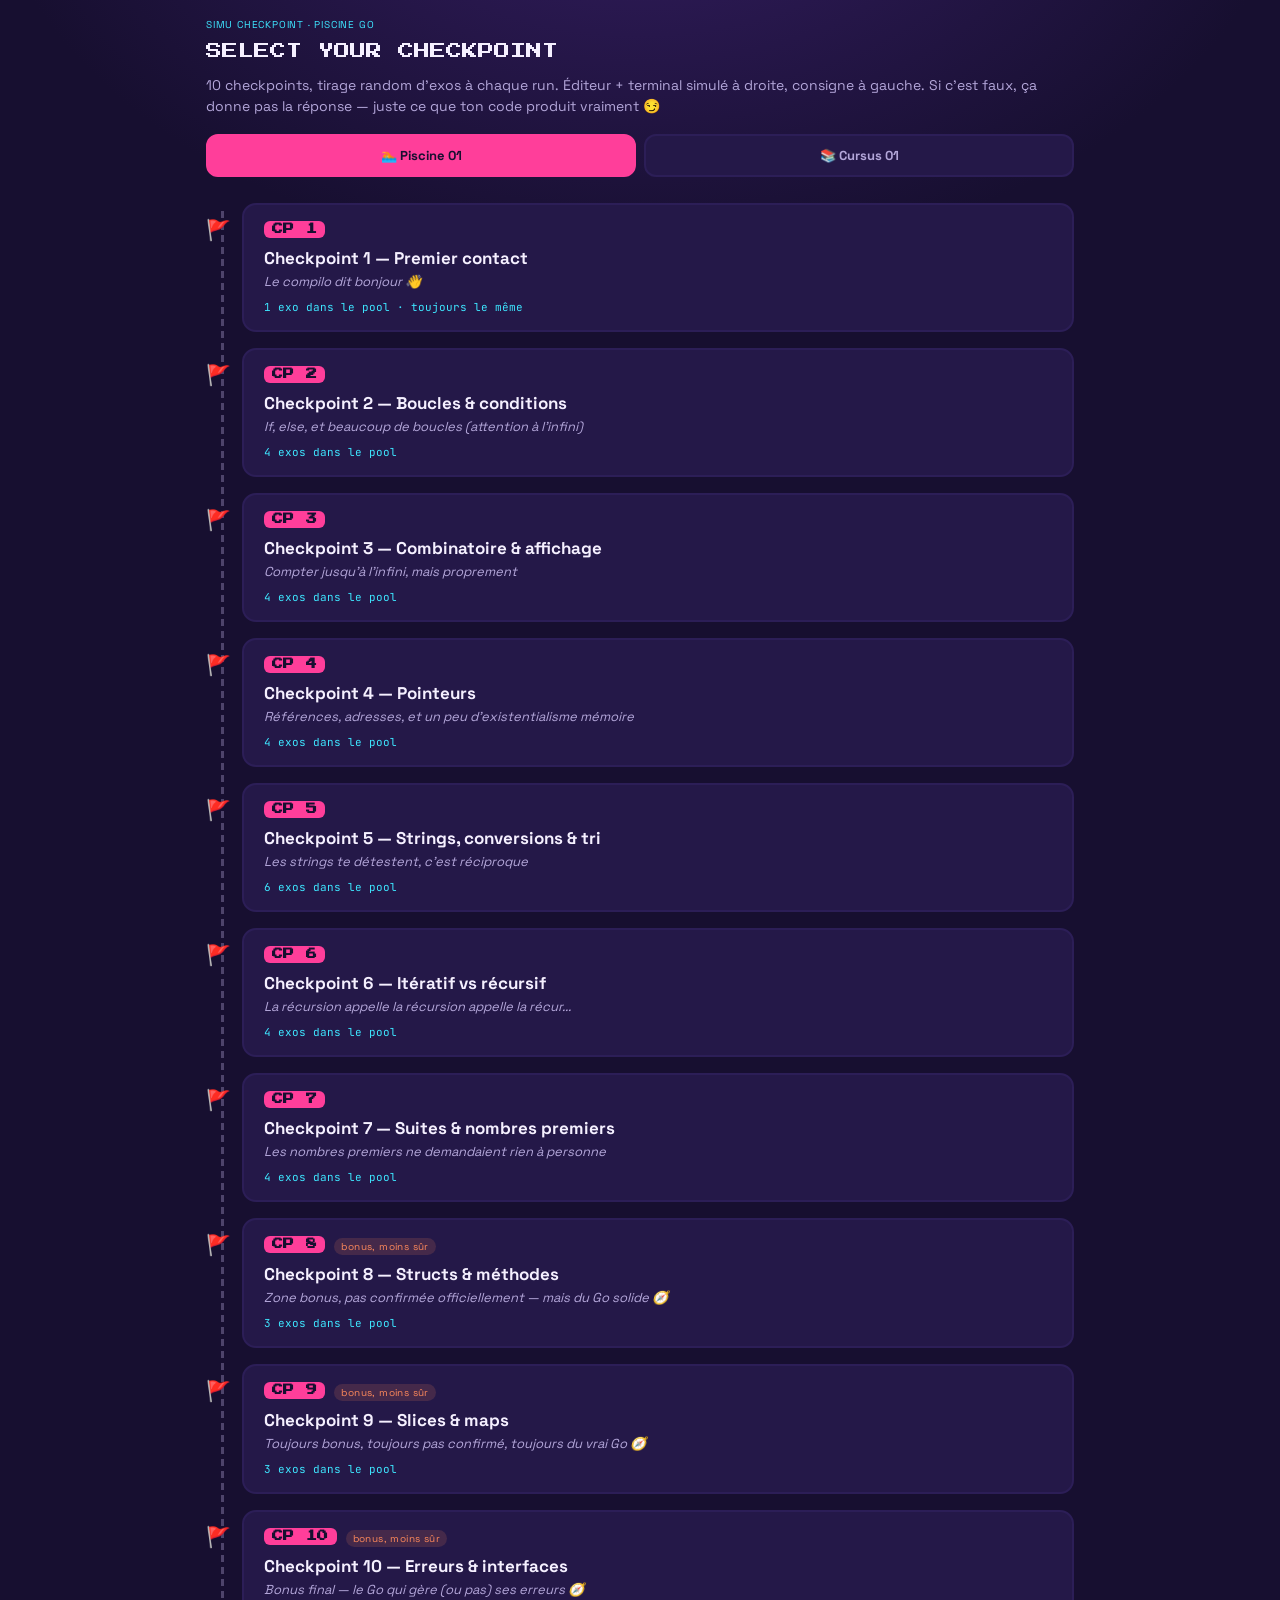
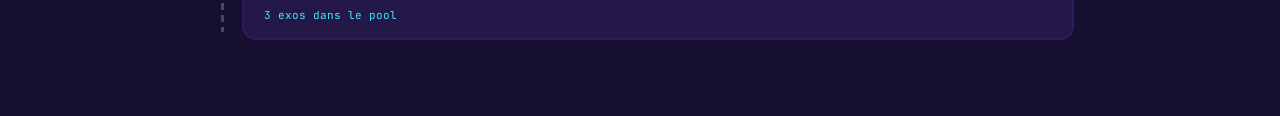
==== index.html @ 696fba56 "regler probleme" ====
<!DOCTYPE html>
<html lang="fr">
<head>
<meta charset="UTF-8">
<meta name="viewport" content="width=device-width, initial-scale=1.0">
<title>Simu Checkpoint</title>
<link rel="preconnect" href="https://fonts.googleapis.com">
<link href="https://fonts.googleapis.com/css2?family=Press+Start+2P&family=Space+Grotesk:wght@400;500;700&family=JetBrains+Mono:wght@400;500;600;700&display=swap" rel="stylesheet">
<link rel="stylesheet" href="style.css">
</head>
<body>
<div class="wrap" id="app"></div>

<script src="data.js"></script>
<script src="script.js"></script>
</body>
</html>
---- style.css ----
/* ============================================================
   styles.css — tout le look : couleurs, polices, mise en page.
   Zéro logique ici, que du visuel.
   ============================================================ */

:root{
  --bg:#170F30; --panel:#241848; --panel2:#2C1E57;
  --pink:#FF3E9A; --cyan:#3EE6FF; --yellow:#FFD23E;
  --ink:#F5F0FF; --dim:#B3A6D9; --err:#FF5C5C; --ok:#3EE6A0;
}
*{box-sizing:border-box;}
html,body{margin:0;padding:0;min-height:100%;}
body{
  background:radial-gradient(1200px 800px at 50% -10%, #351E63 0%, var(--bg) 55%);
  color:var(--ink); font-family:'Space Grotesk',sans-serif; min-height:100vh;
  -webkit-font-smoothing:antialiased;
}
.wrap{max-width:900px;margin:0 auto;padding:18px 16px 60px;min-height:100vh;}
.pixel{font-family:'Press Start 2P',monospace;}
.mono{font-family:'JetBrains Mono',monospace;}
h1,h2,h3{margin:0;}
button{font-family:inherit;cursor:pointer;border:none;}
button:focus-visible, textarea:focus-visible{outline:2px solid var(--cyan);outline-offset:2px;}

.eyebrow{font-size:10px;letter-spacing:.08em;color:var(--cyan);text-transform:uppercase;}
.title{font-size:20px;margin-top:8px;line-height:1.4;}
.sub{font-size:14px;color:var(--dim);margin-top:10px;line-height:1.55;}

/* ---- category switch (piscine / cursus) ---- */
.cat-switch{display:flex;gap:8px;margin-top:16px;}
.cat-btn{flex:1;padding:11px;border-radius:12px;background:var(--panel);border:2px solid var(--panel2);color:var(--dim);font-size:13px;font-weight:700;}
.cat-btn.active{background:var(--pink);color:#170F30;border-color:var(--pink);}
.placeholder-card{background:var(--panel);border:2px dashed var(--panel2);border-radius:16px;padding:22px;margin-top:20px;font-size:14px;line-height:1.6;color:var(--dim);}
.placeholder-card b{color:var(--ink);}

/* ---- level select : path of flags ---- */
.path{position:relative;margin:26px 0 8px;padding-left:36px;}
.path-line{position:absolute;left:15px;top:8px;bottom:8px;width:3px;background-image:linear-gradient(var(--dim) 60%, transparent 40%);background-size:3px 12px;opacity:.35;}
.lvl{position:relative;margin-bottom:16px;}
.flag{position:absolute;left:-36px;top:14px;font-size:20px;}
.lvl-btn{
  width:100%;text-align:left;background:var(--panel);
  border:2px solid var(--panel2);border-radius:14px;
  padding:16px 16px 16px 20px;color:var(--ink);
  transition:transform .12s ease, border-color .12s ease;
}
.lvl-btn:hover{border-color:var(--pink);transform:translateY(-2px);}
.lvl-num{display:inline-block;font-size:11px;background:var(--pink);color:#170F30;padding:3px 8px;border-radius:6px;font-weight:700;letter-spacing:.03em;}
.lvl-name{font-size:17px;margin-top:8px;font-weight:700;}
.lvl-tagline{font-size:13px;color:var(--dim);margin-top:4px;font-style:italic;}
.lvl-meta{font-size:11px;color:var(--cyan);margin-top:10px;}
.badge-bonus{display:inline-block;font-size:10px;background:rgba(255,138,91,.15);color:#FF8A5B;padding:2px 7px;border-radius:20px;margin-left:6px;letter-spacing:.04em;}

/* ---- rules screen ---- */
.card{background:var(--panel);border:2px solid var(--panel2);border-radius:16px;padding:20px;}
.rule-row{display:flex;gap:10px;align-items:flex-start;margin-bottom:12px;font-size:14px;color:var(--ink);}
.timer-choice{display:flex;gap:8px;margin:14px 0 4px;flex-wrap:wrap;}
.chip{padding:8px 14px;border-radius:20px;background:var(--panel2);border:2px solid transparent;color:var(--ink);font-size:13px;font-family:'JetBrains Mono',monospace;}
.chip.active{background:var(--yellow);color:#170F30;font-weight:700;}
.cta{width:100%;padding:16px;border-radius:14px;background:var(--pink);color:#170F30;font-weight:700;font-size:15px;margin-top:18px;}
.cta:active{transform:scale(.98);}
.ghost{background:none;color:var(--dim);font-size:13px;text-decoration:underline;padding:10px;width:100%;text-align:center;margin-top:6px;}

/* ---- exam layout ---- */
.exam-top{display:flex;justify-content:space-between;align-items:center;margin-bottom:14px;flex-wrap:wrap;gap:8px;}
.timer{font-family:'JetBrains Mono',monospace;font-size:19px;font-weight:700;}
.timer.warn{color:var(--err);animation:pulse 1s infinite;}
@keyframes pulse{50%{opacity:.4;}}
.progress-txt{font-family:'JetBrains Mono',monospace;font-size:12px;color:var(--dim);}
.exam-grid{display:grid;grid-template-columns:1fr;gap:14px;}
@media(min-width:880px){ .exam-grid{grid-template-columns:1fr 1.3fr;} }

.consigne{background:var(--panel);border:2px solid var(--panel2);border-radius:14px;padding:16px;}
.consigne summary{cursor:pointer;font-size:13px;color:var(--yellow);letter-spacing:.03em;list-style:none;display:flex;justify-content:space-between;align-items:center;}
.consigne summary::-webkit-details-marker{display:none;}
.ex-name{font-family:'JetBrains Mono',monospace;font-size:12px;color:var(--cyan);}
.ex-prompt{font-size:15px;line-height:1.55;margin-top:10px;color:var(--ink);}

.editor-box{background:#120A28;border:2px solid var(--panel2);border-radius:14px;overflow:hidden;}
.tabs{display:flex;background:var(--panel2);}
.tab{padding:9px 14px;font-family:'JetBrains Mono',monospace;font-size:12px;color:var(--dim);background:transparent;border-right:1px solid #170F30;}
.tab.active{background:#120A28;color:var(--cyan);border-bottom:2px solid var(--cyan);}
textarea.code, pre.code{
  width:100%;min-height:230px;background:#120A28;color:#E4DBFF;border:none;
  font-family:'JetBrains Mono',monospace;font-size:13px;line-height:1.55;
  padding:14px;resize:vertical;white-space:pre;overflow:auto;margin:0;
}
textarea.code{tab-size:2;}
pre.code{color:#8577A8;}

.term-box{background:#0C0720;border:2px solid var(--panel2);border-radius:14px;margin-top:12px;overflow:hidden;}
.term-head{display:flex;justify-content:space-between;align-items:center;background:var(--panel2);padding:8px 12px;}
.term-head .lbl{font-family:'JetBrains Mono',monospace;font-size:11px;color:var(--dim);}
.run-btn{background:var(--ok);color:#0C0720;font-weight:700;font-size:12px;padding:7px 12px;border-radius:8px;}
.run-btn:disabled{opacity:.5;}
.clear-btn{background:none;color:var(--dim);font-size:11px;text-decoration:underline;margin-left:8px;}
.term-funny{padding:10px 14px 0;font-size:13px;font-weight:700;}
.term-funny.ok{color:var(--ok);}
.term-funny.ko{color:var(--err);}
.term-out{min-height:80px;max-height:220px;overflow:auto;padding:10px 14px 14px;font-family:'JetBrains Mono',monospace;font-size:12.5px;line-height:1.6;color:var(--ok);white-space:pre-wrap;}
.term-out.is-err{color:var(--err);}
.term-out.placeholder{color:#544A78;padding-top:14px;}

.nav-row{display:flex;gap:10px;margin-top:14px;}
.nav-btn{flex:1;padding:13px;border-radius:12px;background:var(--panel);color:var(--ink);font-size:13px;border:2px solid var(--panel2);}
.nav-btn:disabled{opacity:.3;}
.dots{display:flex;gap:7px;justify-content:center;margin-top:14px;flex-wrap:wrap;}
.dot{width:8px;height:8px;border-radius:50%;background:var(--panel2);}
.dot.on{background:var(--pink);}
.end-btn{margin-top:16px;background:none;color:var(--dim);font-size:12px;text-decoration:underline;width:100%;text-align:center;padding:8px;}

.end-emoji{font-size:40px;}
.center{text-align:center;}
.note{font-size:11px;color:var(--dim);margin-top:10px;line-height:1.5;}
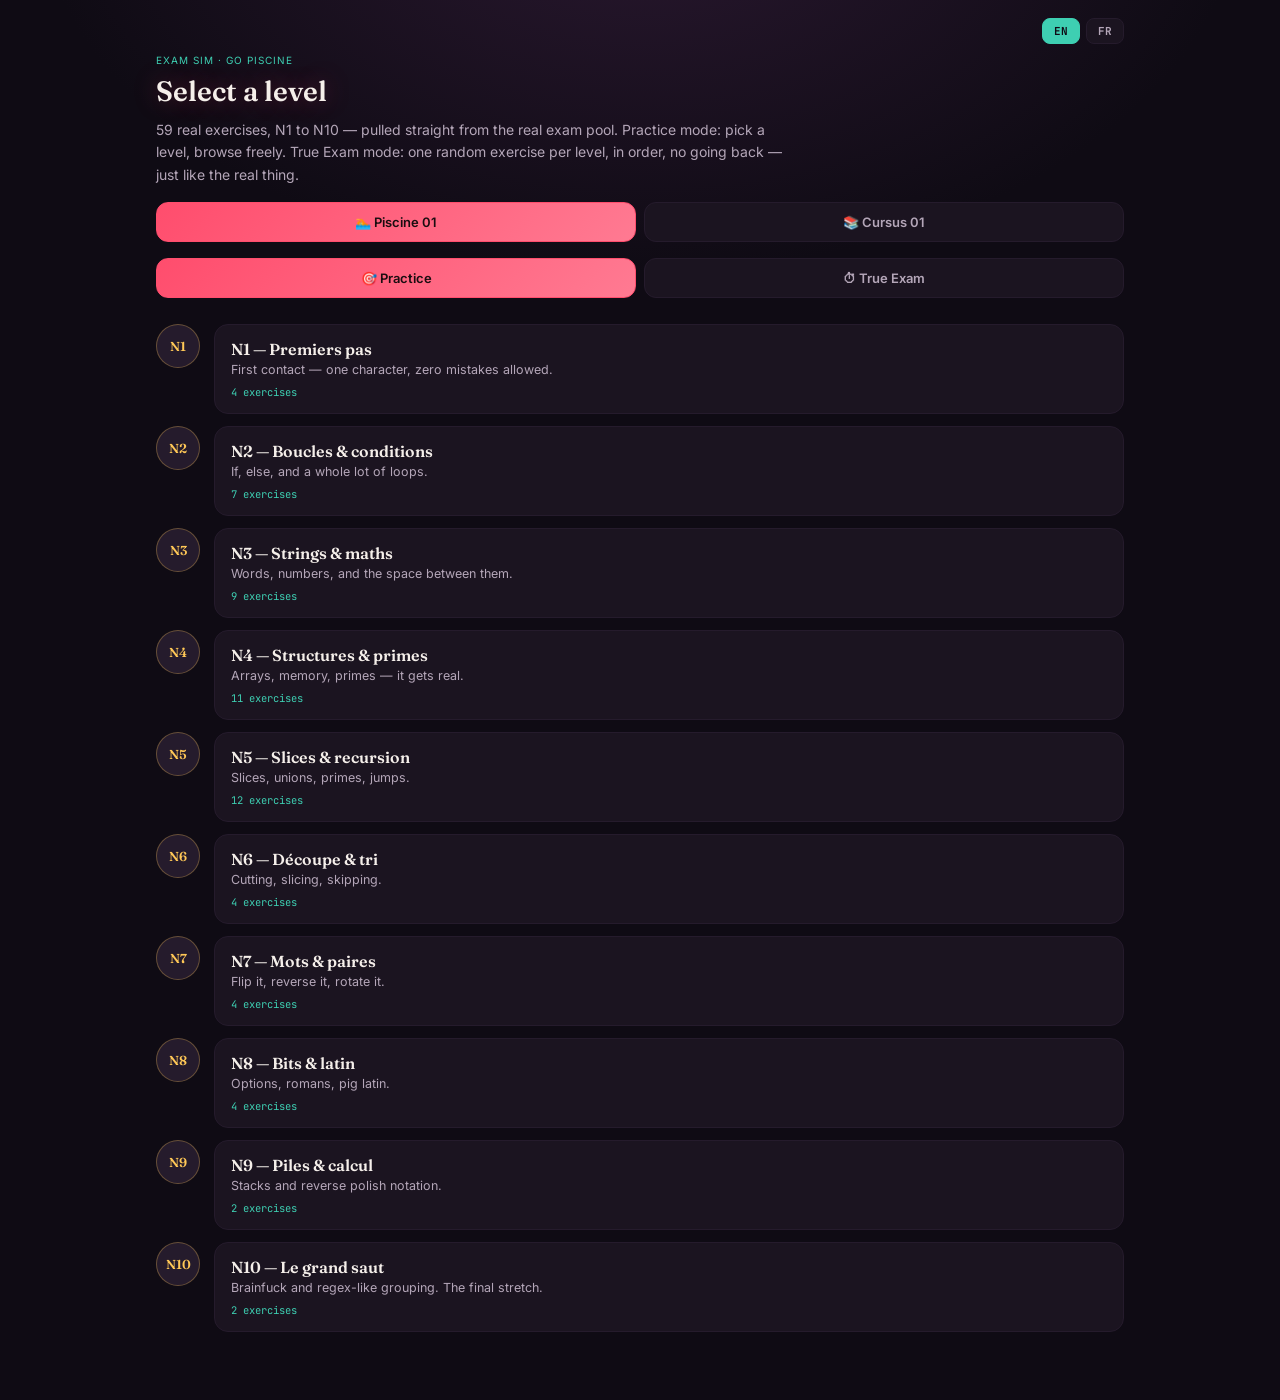
==== commit bef43879: "modif onglet piscine et plus styliser" ====
--- a/index.html
+++ b/index.html
@@ -1,11 +1,13 @@
 <!DOCTYPE html>
+<!-- index.html -- squelette vide expres. Tout est genere par script.js
+     dans #app. Ordre important : data.js avant script.js. -->
 <html lang="fr">
 <head>
 <meta charset="UTF-8">
 <meta name="viewport" content="width=device-width, initial-scale=1.0">
 <title>Simu Checkpoint</title>
 <link rel="preconnect" href="https://fonts.googleapis.com">
-<link href="https://fonts.googleapis.com/css2?family=Press+Start+2P&family=Space+Grotesk:wght@400;500;700&family=JetBrains+Mono:wght@400;500;600;700&display=swap" rel="stylesheet">
+<link href="https://fonts.googleapis.com/css2?family=Fraunces:wght@500;600;700&family=Inter:wght@400;500;600;700&family=JetBrains+Mono:wght@400;500;600;700&display=swap" rel="stylesheet">
 <link rel="stylesheet" href="style.css">
 </head>
 <body>
--- a/style.css
+++ b/style.css
@@ -1,114 +1,669 @@
-/* ============================================================
-   styles.css — tout le look : couleurs, polices, mise en page.
-   Zéro logique ici, que du visuel.
-   ============================================================ */
-
-:root{
-  --bg:#170F30; --panel:#241848; --panel2:#2C1E57;
-  --pink:#FF3E9A; --cyan:#3EE6FF; --yellow:#FFD23E;
-  --ink:#F5F0FF; --dim:#B3A6D9; --err:#FF5C5C; --ok:#3EE6A0;
-}
-*{box-sizing:border-box;}
-html,body{margin:0;padding:0;min-height:100%;}
-body{
-  background:radial-gradient(1200px 800px at 50% -10%, #351E63 0%, var(--bg) 55%);
-  color:var(--ink); font-family:'Space Grotesk',sans-serif; min-height:100vh;
-  -webkit-font-smoothing:antialiased;
-}
-.wrap{max-width:900px;margin:0 auto;padding:18px 16px 60px;min-height:100vh;}
-.pixel{font-family:'Press Start 2P',monospace;}
-.mono{font-family:'JetBrains Mono',monospace;}
-h1,h2,h3{margin:0;}
-button{font-family:inherit;cursor:pointer;border:none;}
-button:focus-visible, textarea:focus-visible{outline:2px solid var(--cyan);outline-offset:2px;}
-
-.eyebrow{font-size:10px;letter-spacing:.08em;color:var(--cyan);text-transform:uppercase;}
-.title{font-size:20px;margin-top:8px;line-height:1.4;}
-.sub{font-size:14px;color:var(--dim);margin-top:10px;line-height:1.55;}
-
-/* ---- category switch (piscine / cursus) ---- */
-.cat-switch{display:flex;gap:8px;margin-top:16px;}
-.cat-btn{flex:1;padding:11px;border-radius:12px;background:var(--panel);border:2px solid var(--panel2);color:var(--dim);font-size:13px;font-weight:700;}
-.cat-btn.active{background:var(--pink);color:#170F30;border-color:var(--pink);}
-.placeholder-card{background:var(--panel);border:2px dashed var(--panel2);border-radius:16px;padding:22px;margin-top:20px;font-size:14px;line-height:1.6;color:var(--dim);}
-.placeholder-card b{color:var(--ink);}
-
-/* ---- level select : path of flags ---- */
-.path{position:relative;margin:26px 0 8px;padding-left:36px;}
-.path-line{position:absolute;left:15px;top:8px;bottom:8px;width:3px;background-image:linear-gradient(var(--dim) 60%, transparent 40%);background-size:3px 12px;opacity:.35;}
-.lvl{position:relative;margin-bottom:16px;}
-.flag{position:absolute;left:-36px;top:14px;font-size:20px;}
-.lvl-btn{
-  width:100%;text-align:left;background:var(--panel);
-  border:2px solid var(--panel2);border-radius:14px;
-  padding:16px 16px 16px 20px;color:var(--ink);
-  transition:transform .12s ease, border-color .12s ease;
-}
-.lvl-btn:hover{border-color:var(--pink);transform:translateY(-2px);}
-.lvl-num{display:inline-block;font-size:11px;background:var(--pink);color:#170F30;padding:3px 8px;border-radius:6px;font-weight:700;letter-spacing:.03em;}
-.lvl-name{font-size:17px;margin-top:8px;font-weight:700;}
-.lvl-tagline{font-size:13px;color:var(--dim);margin-top:4px;font-style:italic;}
-.lvl-meta{font-size:11px;color:var(--cyan);margin-top:10px;}
-.badge-bonus{display:inline-block;font-size:10px;background:rgba(255,138,91,.15);color:#FF8A5B;padding:2px 7px;border-radius:20px;margin-left:6px;letter-spacing:.04em;}
-
-/* ---- rules screen ---- */
-.card{background:var(--panel);border:2px solid var(--panel2);border-radius:16px;padding:20px;}
-.rule-row{display:flex;gap:10px;align-items:flex-start;margin-bottom:12px;font-size:14px;color:var(--ink);}
-.timer-choice{display:flex;gap:8px;margin:14px 0 4px;flex-wrap:wrap;}
-.chip{padding:8px 14px;border-radius:20px;background:var(--panel2);border:2px solid transparent;color:var(--ink);font-size:13px;font-family:'JetBrains Mono',monospace;}
-.chip.active{background:var(--yellow);color:#170F30;font-weight:700;}
-.cta{width:100%;padding:16px;border-radius:14px;background:var(--pink);color:#170F30;font-weight:700;font-size:15px;margin-top:18px;}
-.cta:active{transform:scale(.98);}
-.ghost{background:none;color:var(--dim);font-size:13px;text-decoration:underline;padding:10px;width:100%;text-align:center;margin-top:6px;}
-
-/* ---- exam layout ---- */
-.exam-top{display:flex;justify-content:space-between;align-items:center;margin-bottom:14px;flex-wrap:wrap;gap:8px;}
-.timer{font-family:'JetBrains Mono',monospace;font-size:19px;font-weight:700;}
-.timer.warn{color:var(--err);animation:pulse 1s infinite;}
-@keyframes pulse{50%{opacity:.4;}}
-.progress-txt{font-family:'JetBrains Mono',monospace;font-size:12px;color:var(--dim);}
-.exam-grid{display:grid;grid-template-columns:1fr;gap:14px;}
-@media(min-width:880px){ .exam-grid{grid-template-columns:1fr 1.3fr;} }
-
-.consigne{background:var(--panel);border:2px solid var(--panel2);border-radius:14px;padding:16px;}
-.consigne summary{cursor:pointer;font-size:13px;color:var(--yellow);letter-spacing:.03em;list-style:none;display:flex;justify-content:space-between;align-items:center;}
-.consigne summary::-webkit-details-marker{display:none;}
-.ex-name{font-family:'JetBrains Mono',monospace;font-size:12px;color:var(--cyan);}
-.ex-prompt{font-size:15px;line-height:1.55;margin-top:10px;color:var(--ink);}
-
-.editor-box{background:#120A28;border:2px solid var(--panel2);border-radius:14px;overflow:hidden;}
-.tabs{display:flex;background:var(--panel2);}
-.tab{padding:9px 14px;font-family:'JetBrains Mono',monospace;font-size:12px;color:var(--dim);background:transparent;border-right:1px solid #170F30;}
-.tab.active{background:#120A28;color:var(--cyan);border-bottom:2px solid var(--cyan);}
-textarea.code, pre.code{
-  width:100%;min-height:230px;background:#120A28;color:#E4DBFF;border:none;
-  font-family:'JetBrains Mono',monospace;font-size:13px;line-height:1.55;
-  padding:14px;resize:vertical;white-space:pre;overflow:auto;margin:0;
-}
-textarea.code{tab-size:2;}
-pre.code{color:#8577A8;}
-
-.term-box{background:#0C0720;border:2px solid var(--panel2);border-radius:14px;margin-top:12px;overflow:hidden;}
-.term-head{display:flex;justify-content:space-between;align-items:center;background:var(--panel2);padding:8px 12px;}
-.term-head .lbl{font-family:'JetBrains Mono',monospace;font-size:11px;color:var(--dim);}
-.run-btn{background:var(--ok);color:#0C0720;font-weight:700;font-size:12px;padding:7px 12px;border-radius:8px;}
-.run-btn:disabled{opacity:.5;}
-.clear-btn{background:none;color:var(--dim);font-size:11px;text-decoration:underline;margin-left:8px;}
-.term-funny{padding:10px 14px 0;font-size:13px;font-weight:700;}
-.term-funny.ok{color:var(--ok);}
-.term-funny.ko{color:var(--err);}
-.term-out{min-height:80px;max-height:220px;overflow:auto;padding:10px 14px 14px;font-family:'JetBrains Mono',monospace;font-size:12.5px;line-height:1.6;color:var(--ok);white-space:pre-wrap;}
-.term-out.is-err{color:var(--err);}
-.term-out.placeholder{color:#544A78;padding-top:14px;}
-
-.nav-row{display:flex;gap:10px;margin-top:14px;}
-.nav-btn{flex:1;padding:13px;border-radius:12px;background:var(--panel);color:var(--ink);font-size:13px;border:2px solid var(--panel2);}
-.nav-btn:disabled{opacity:.3;}
-.dots{display:flex;gap:7px;justify-content:center;margin-top:14px;flex-wrap:wrap;}
-.dot{width:8px;height:8px;border-radius:50%;background:var(--panel2);}
-.dot.on{background:var(--pink);}
-.end-btn{margin-top:16px;background:none;color:var(--dim);font-size:12px;text-decoration:underline;width:100%;text-align:center;padding:8px;}
-
-.end-emoji{font-size:40px;}
-.center{text-align:center;}
-.note{font-size:11px;color:var(--dim);margin-top:10px;line-height:1.5;}+/* styles.css -- que du style, zero logique/contenu */
+
+:root {
+  --bg: #0F0B14;
+  --panel: #1B1420;
+  --panel2: #251B2C;
+  --coral: #FF4D6D;   /* couleur principale, boutons importants */
+  --gold: #FFC857;    /* accent, timer choisi, mots-cles */
+  --teal: #3ECFB2;    /* succes / bouton Run */
+  --ink: #F5EFEA;      /* texte principal */
+  --dim: #B4A6B8;      /* texte secondaire */
+  --err: #FF6B6B;      /* erreur */
+  --ok: #3ECFB2;
+}
+
+* {
+  box-sizing: border-box;
+}
+
+html, body {
+  margin: 0;
+  padding: 0;
+  min-height: 100%;
+}
+
+body {
+  background: radial-gradient(1100px 700px at 50% -8%, #2A1830 0%, var(--bg) 55%); /* petit degrade en haut, pas plat */
+  color: var(--ink);
+  font-family: 'Inter', sans-serif;
+  min-height: 100vh;
+  -webkit-font-smoothing: antialiased;
+}
+
+.wrap {
+  max-width: 1000px;
+  margin: 0 auto;
+  padding: 18px 16px 60px;
+  min-height: 100vh;
+}
+
+.serif { font-family: 'Fraunces', serif; } /* la police a caractere, pour les titres */
+.mono { font-family: 'JetBrains Mono', monospace; }
+h1, h2, h3 { margin: 0; }
+
+button {
+  font-family: inherit;
+  cursor: pointer;
+  border: none;
+}
+
+button:focus-visible, textarea:focus-visible {
+  outline: 2px solid var(--teal); /* contour visible au clavier */
+  outline-offset: 2px;
+}
+
+/* -------- lang switch EN/FR, en haut a droite -------- */
+.lang-switch {
+  display: flex;
+  justify-content: flex-end;
+  gap: 6px;
+  margin-bottom: 10px;
+}
+
+.lang-btn {
+  padding: 5px 11px;
+  border-radius: 8px;
+  background: var(--panel);
+  border: 1px solid var(--panel2);
+  color: var(--dim);
+  font-size: 11px;
+  font-weight: 700;
+  font-family: 'JetBrains Mono', monospace;
+}
+
+.lang-btn.active {
+  background: var(--teal);
+  color: #0F0B14;
+  border-color: var(--teal);
+}
+
+/* -------- titres generiques -------- */
+.eyebrow {
+  font-size: 10px;
+  letter-spacing: .1em;
+  color: var(--teal);
+  text-transform: uppercase;
+}
+
+.title {
+  font-family: 'Fraunces', serif;
+  font-size: 28px;
+  margin-top: 8px;
+  line-height: 1.25;
+  font-weight: 600;
+}
+
+.title.glow {
+  text-shadow: 0 0 24px rgba(255, 77, 109, .35); /* petite lueur corail derriere le titre */
+}
+
+.sub {
+  font-size: 14px;
+  color: var(--dim);
+  margin-top: 10px;
+  line-height: 1.6;
+  max-width: 640px;
+}
+
+/* -------- select : onglets Piscine/Cursus + Practice/True Exam -------- */
+.cat-switch, .mode-switch {
+  display: flex;
+  gap: 8px;
+  margin-top: 16px;
+}
+
+.cat-btn, .mode-btn {
+  flex: 1;
+  padding: 11px;
+  border-radius: 12px;
+  background: var(--panel);
+  border: 1.5px solid var(--panel2);
+  color: var(--dim);
+  font-size: 13px;
+  font-weight: 600;
+}
+
+.cat-btn.active, .mode-btn.active {
+  background: linear-gradient(135deg, var(--coral), #ff7a92);
+  color: #1a0d10;
+  border-color: var(--coral);
+}
+
+.note-banner {
+  margin-top: 12px;
+  font-size: 12.5px;
+  color: var(--dim);
+  background: var(--panel);
+  border-left: 3px solid var(--gold); /* juste sur l'onglet Cursus */
+  padding: 10px 14px;
+  border-radius: 8px;
+  line-height: 1.5;
+}
+
+/* -------- select : liste des 10 niveaux -------- */
+.path {
+  margin: 26px 0 8px;
+  display: flex;
+  flex-direction: column;
+  gap: 12px;
+}
+
+.lvl {
+  display: flex;
+  align-items: stretch;
+  gap: 14px;
+}
+
+.lvl-dot {
+  flex-shrink: 0;
+  width: 44px;
+  height: 44px;
+  border-radius: 50%;
+  background: var(--panel2);
+  display: flex;
+  align-items: center;
+  justify-content: center;
+  font-family: 'Fraunces', serif;
+  font-weight: 600;
+  font-size: 13px;
+  color: var(--gold);
+  border: 1.5px solid rgba(255, 200, 87, .3);
+}
+
+.lvl-btn {
+  flex: 1;
+  text-align: left;
+  background: var(--panel);
+  border: 1.5px solid var(--panel2);
+  border-radius: 14px;
+  padding: 14px 16px;
+  color: var(--ink);
+  transition: transform .12s ease, border-color .12s ease; /* petit mouvement au survol */
+}
+
+.lvl-btn:hover {
+  border-color: var(--coral);
+  transform: translateX(2px);
+}
+
+.lvl-name {
+  font-size: 16px;
+  font-weight: 600;
+  font-family: 'Fraunces', serif;
+}
+
+.lvl-tagline {
+  font-size: 12.5px;
+  color: var(--dim);
+  margin-top: 3px;
+}
+
+.lvl-meta {
+  font-size: 10.5px;
+  color: var(--teal);
+  margin-top: 8px;
+}
+
+/* -------- rules : carte generique reutilisee -------- */
+.card {
+  background: var(--panel);
+  border: 1.5px solid var(--panel2);
+  border-radius: 16px;
+  padding: 20px;
+}
+
+.rule-row {
+  display: flex;
+  gap: 10px;
+  align-items: flex-start;
+  margin-bottom: 12px;
+  font-size: 14px;
+  color: var(--ink);
+}
+
+.timer-choice {
+  display: flex;
+  gap: 8px;
+  margin: 14px 0 4px;
+  flex-wrap: wrap;
+}
+
+.chip {
+  padding: 8px 14px;
+  border-radius: 20px;
+  background: var(--panel2);
+  border: 1.5px solid transparent;
+  color: var(--ink);
+  font-size: 13px;
+  font-family: 'JetBrains Mono', monospace;
+}
+
+.chip.active {
+  background: var(--gold);
+  color: #1a0d10;
+  font-weight: 700;
+}
+
+.cta {
+  width: 100%;
+  padding: 15px;
+  border-radius: 14px;
+  background: linear-gradient(135deg, var(--coral), #ff7a92);
+  color: #1a0d10;
+  font-weight: 700;
+  font-size: 15px;
+  margin-top: 18px;
+}
+
+.cta:active {
+  transform: scale(.98); /* petit clic visuel */
+}
+
+.ghost {
+  background: none;
+  color: var(--dim);
+  font-size: 13px;
+  text-decoration: underline;
+  padding: 10px;
+  width: 100%;
+  text-align: center;
+  margin-top: 6px;
+}
+
+/* -------- exam : chrono + barre du haut -------- */
+.exam-top {
+  display: flex;
+  justify-content: space-between;
+  align-items: center;
+  margin-bottom: 10px;
+  flex-wrap: wrap;
+  gap: 8px;
+}
+
+.timer {
+  font-family: 'JetBrains Mono', monospace;
+  font-size: 19px;
+  font-weight: 700;
+}
+
+.timer.warn {
+  color: var(--err);
+  animation: pulse 1s infinite; /* clignote sous les 5 min */
+}
+
+@keyframes pulse {
+  50% { opacity: .4; }
+}
+
+.progress-txt {
+  font-family: 'JetBrains Mono', monospace;
+  font-size: 12px;
+  color: var(--dim);
+}
+
+.te-topbar {
+  display: flex;
+  justify-content: space-between;
+  align-items: center;
+  background: var(--panel);
+  border: 1.5px solid var(--panel2);
+  border-radius: 14px;
+  padding: 14px 16px;
+  margin-bottom: 14px;
+}
+
+.te-title {
+  font-family: 'Fraunces', serif;
+  font-weight: 600;
+  font-size: 16px;
+}
+
+.te-status {
+  font-size: 12px;
+  color: var(--dim);
+  margin-top: 2px;
+}
+
+.te-actions {
+  display: flex;
+  gap: 8px;
+}
+
+.btn-small {
+  padding: 8px 14px;
+  border-radius: 10px;
+  background: var(--panel2);
+  color: var(--ink);
+  font-size: 12px;
+  font-weight: 600;
+}
+
+/* -------- exam : grille consigne / editeur -------- */
+.exam-grid {
+  display: grid;
+  grid-template-columns: 1fr;
+  gap: 14px;
+  min-width: 0;
+}
+
+.exam-grid > * {
+  min-width: 0; /* sans ca, le code trop large fait deborder toute la page */
+}
+
+@media (min-width: 900px) {
+  .exam-grid { grid-template-columns: 1fr 1.25fr; }
+}
+
+.consigne {
+  background: var(--panel);
+  border: 1.5px solid var(--panel2);
+  border-radius: 14px;
+  padding: 18px;
+  max-height: 520px;
+  overflow: auto;
+}
+
+.ex-title {
+  font-family: 'JetBrains Mono', monospace;
+  font-size: 12px;
+  color: var(--teal);
+  letter-spacing: .03em;
+  margin-bottom: 6px;
+}
+
+.ex-html {
+  font-size: 14.5px;
+  line-height: 1.6;
+  color: var(--ink);
+}
+
+/* rendu du markdown des 59 enonces */
+.ex-html h2 {
+  font-family: 'Fraunces', serif;
+  font-size: 19px;
+  margin: 0 0 10px;
+  color: var(--ink);
+}
+
+.ex-html h3 {
+  font-size: 14px;
+  color: var(--gold);
+  margin: 16px 0 6px;
+  text-transform: uppercase;
+  letter-spacing: .04em;
+}
+
+.ex-html p { margin: 8px 0; }
+.ex-html ul { margin: 8px 0; padding-left: 20px; }
+.ex-html li { margin: 4px 0; }
+
+.ex-html code {
+  background: var(--panel2);
+  padding: 1px 5px;
+  border-radius: 4px;
+  font-family: 'JetBrains Mono', monospace;
+  font-size: 13px;
+  color: var(--gold);
+}
+
+.ex-html pre {
+  background: #0C0812;
+  border-radius: 10px;
+  padding: 12px;
+  overflow: auto;
+  margin: 10px 0;
+}
+
+.ex-html pre code {
+  background: none;
+  padding: 0;
+  color: #E4DBE8;
+  font-size: 12.5px;
+  line-height: 1.6;
+}
+
+.ex-html blockquote {
+  border-left: 3px solid var(--coral);
+  margin: 10px 0;
+  padding: 2px 14px;
+  color: var(--dim);
+  font-style: italic;
+}
+
+/* -------- exam : editeur de code -------- */
+.editor-side {
+  display: flex;
+  flex-direction: column;
+}
+
+.editor-box {
+  background: #0C0812;
+  border: 1.5px solid var(--panel2);
+  border-radius: 14px;
+  overflow: hidden;
+  min-width: 0;
+}
+
+.tabs {
+  display: flex;
+  background: var(--panel2);
+}
+
+.tab {
+  padding: 9px 14px;
+  font-family: 'JetBrains Mono', monospace;
+  font-size: 12px;
+  color: var(--dim);
+  background: transparent;
+  border-right: 1px solid #0F0B14;
+}
+
+.tab.active {
+  background: #0C0812;
+  color: var(--teal);
+  border-bottom: 2px solid var(--teal);
+}
+
+textarea.code, pre.code {
+  width: 100%;
+  min-height: 220px;
+  background: #0C0812;
+  color: #E4DBE8;
+  border: none;
+  font-family: 'JetBrains Mono', monospace;
+  font-size: 13px;
+  line-height: 1.55;
+  padding: 14px;
+  resize: vertical;
+  white-space: pre;
+  overflow: auto;
+  margin: 0;
+}
+
+textarea.code { tab-size: 2; } /* ton fichier, editable */
+pre.code { color: #8B7C90; }   /* main.go, lecture seule, plus terne expres */
+
+/* -------- exam : console (bouton Run) -------- */
+.term-box {
+  background: #0A0710;
+  border: 1.5px solid var(--panel2);
+  border-radius: 14px;
+  margin-top: 12px;
+  overflow: hidden;
+}
+
+.term-head {
+  display: flex;
+  justify-content: space-between;
+  align-items: center;
+  background: var(--panel2);
+  padding: 8px 12px;
+}
+
+.term-head .lbl {
+  font-family: 'JetBrains Mono', monospace;
+  font-size: 11px;
+  color: var(--dim);
+}
+
+.run-btn {
+  background: var(--teal);
+  color: #0A0710;
+  font-weight: 700;
+  font-size: 12px;
+  padding: 7px 12px;
+  border-radius: 8px;
+}
+
+.run-btn:disabled { opacity: .5; }
+
+.submit-btn {
+  background: var(--coral);
+  color: #1a0d10;
+  font-weight: 700;
+  font-size: 12px;
+  padding: 7px 12px;
+  border-radius: 8px;
+  margin-left: 6px;
+}
+
+.submit-btn:disabled { opacity: .5; }
+
+.clear-btn {
+  background: none;
+  color: var(--dim);
+  font-size: 11px;
+  text-decoration: underline;
+  margin-left: 8px;
+}
+
+.term-out {
+  min-height: 80px;
+  max-height: 220px;
+  overflow: auto;
+  padding: 10px 14px 14px;
+  font-family: 'JetBrains Mono', monospace;
+  font-size: 12.5px;
+  line-height: 1.6;
+  color: var(--ok);
+  white-space: pre-wrap;
+}
+
+.term-out.is-err { color: var(--err); }
+.term-out.placeholder { color: #544A5C; padding-top: 14px; }
+
+/* -------- exam : panneau Submit, separe de Run -------- */
+@keyframes popIn {
+  0% { transform: scale(.9); opacity: 0; }
+  100% { transform: scale(1); opacity: 1; }
+}
+
+.submit-panel {
+  margin-top: 12px;
+  border-radius: 14px;
+  padding: 16px;
+  animation: popIn .25s ease; /* petit pop d'apparition, rien de plus */
+}
+
+.submit-panel.ok {
+  background: rgba(62, 207, 178, .1);
+  border: 1.5px solid rgba(62, 207, 178, .4);
+}
+
+.submit-panel.ko {
+  background: rgba(255, 107, 107, .1);
+  border: 1.5px solid rgba(255, 107, 107, .4);
+}
+
+.submit-panel.pending {
+  background: var(--panel);
+  border: 1.5px solid var(--panel2);
+}
+
+.submit-status {
+  font-family: 'JetBrains Mono', monospace;
+  font-weight: 700;
+  font-size: 14px;
+  letter-spacing: .05em;
+  display: flex;
+  align-items: center;
+  gap: 8px;
+}
+
+.submit-panel.ok .submit-status { color: var(--teal); }
+.submit-panel.ko .submit-status { color: var(--err); }
+.submit-status.pending { color: var(--dim); }
+
+.dot-status {
+  width: 8px;
+  height: 8px;
+  border-radius: 50%;
+  background: currentColor;
+  box-shadow: 0 0 8px currentColor; /* le petit glow, comme le vrai intranet */
+}
+
+.submit-funny {
+  margin-top: 8px;
+  font-family: 'Fraunces', serif;
+  font-size: 14px;
+  color: var(--ink);
+  line-height: 1.5;
+}
+
+/* -------- exam : navigation entre exos -------- */
+.nav-row {
+  display: flex;
+  gap: 10px;
+  margin-top: 14px;
+}
+
+.nav-btn {
+  flex: 1;
+  padding: 13px;
+  border-radius: 12px;
+  background: var(--panel);
+  color: var(--ink);
+  font-size: 13px;
+  border: 1.5px solid var(--panel2);
+}
+
+.nav-btn:disabled { opacity: .3; }
+
+.dots {
+  display: flex;
+  gap: 7px;
+  justify-content: center;
+  margin-top: 14px;
+  flex-wrap: wrap;
+}
+
+.dot {
+  width: 8px;
+  height: 8px;
+  border-radius: 50%;
+  background: var(--panel2);
+}
+
+.dot.on { background: var(--coral); }
+
+.end-btn {
+  margin-top: 16px;
+  background: none;
+  color: var(--dim);
+  font-size: 12px;
+  text-decoration: underline;
+  width: 100%;
+  text-align: center;
+  padding: 8px;
+}
+
+/* -------- end -------- */
+.end-emoji { font-size: 40px; }
+.center { text-align: center; }
+.note {
+  font-size: 11.5px;
+  color: var(--dim);
+  margin-top: 10px;
+  line-height: 1.5;
+}
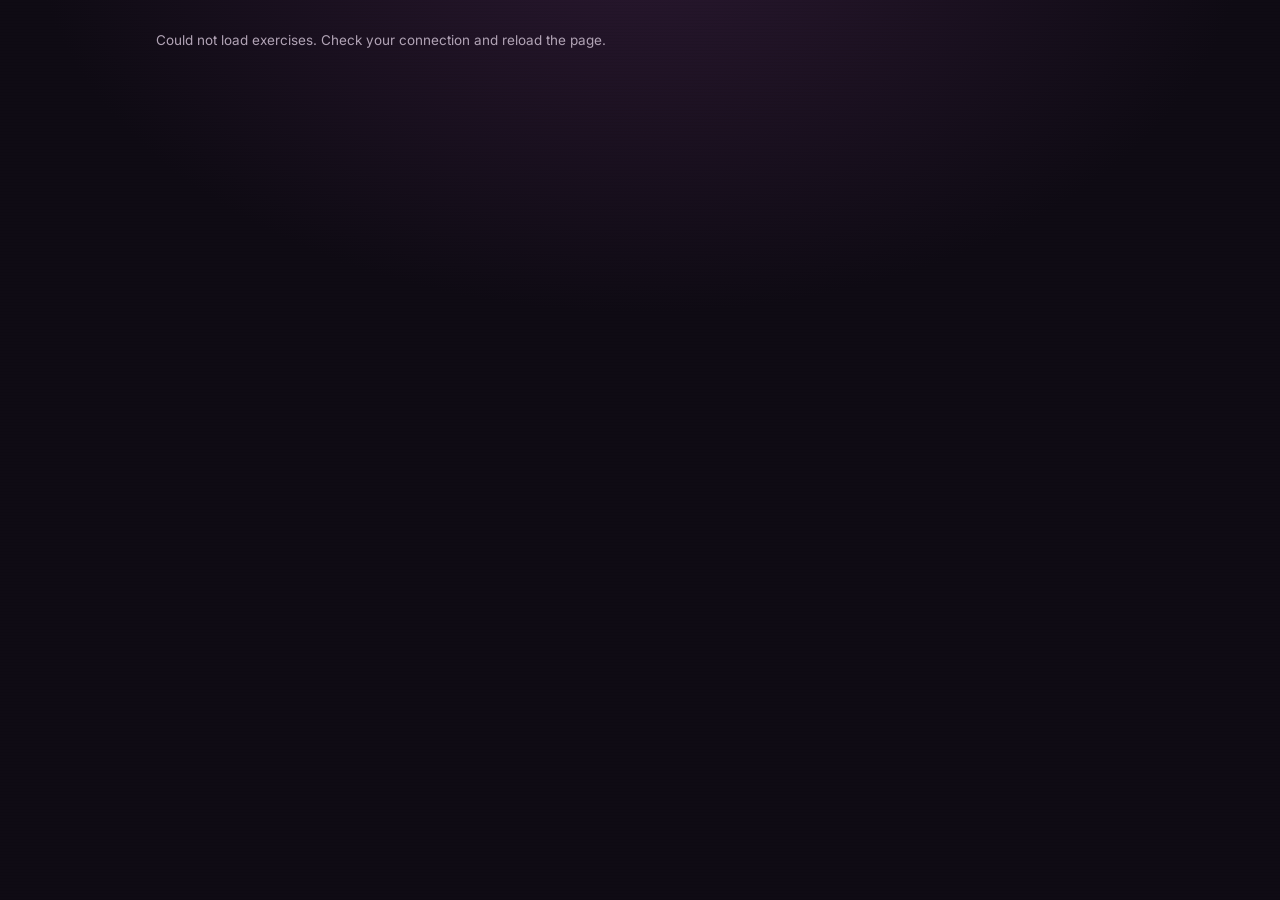
==== commit 979d3268: "design update" ====
--- a/index.html
+++ b/index.html
@@ -1,13 +1,13 @@
 <!DOCTYPE html>
-<!-- index.html -- squelette vide expres. Tout est genere par script.js
-     dans #app. Ordre important : data.js avant script.js. -->
+<!-- index.html -- squelette vide expres. Tout est genere par app.js
+     dans #app. Ordre important : data.js avant app.js. -->
 <html lang="fr">
 <head>
 <meta charset="UTF-8">
 <meta name="viewport" content="width=device-width, initial-scale=1.0">
 <title>Simu Checkpoint</title>
 <link rel="preconnect" href="https://fonts.googleapis.com">
-<link href="https://fonts.googleapis.com/css2?family=Fraunces:wght@500;600;700&family=Inter:wght@400;500;600;700&family=JetBrains+Mono:wght@400;500;600;700&display=swap" rel="stylesheet">
+<link href="https://fonts.googleapis.com/css2?family=Fraunces:wght@500;600;700&family=Inter:wght@400;500;600;700&family=JetBrains+Mono:wght@400;500;600;700&family=Press+Start+2P&display=swap" rel="stylesheet">
 <link rel="stylesheet" href="style.css">
 </head>
 <body>
--- a/style.css
+++ b/style.css
@@ -1,34 +1,43 @@
-/* styles.css -- que du style, zero logique/contenu */
+/* styles.css -- que du style, zero logique/contenu.
+   Theme arcade/01 : panneaux a coins coupes, scanlines, police pixel
+   en accent -- meme famille visuelle que GRIND.GO. */
 
 :root {
   --bg: #0F0B14;
   --panel: #1B1420;
   --panel2: #251B2C;
-  --coral: #FF4D6D;   /* couleur principale, boutons importants */
-  --gold: #FFC857;    /* accent, timer choisi, mots-cles */
-  --teal: #3ECFB2;    /* succes / bouton Run */
-  --ink: #F5EFEA;      /* texte principal */
-  --dim: #B4A6B8;      /* texte secondaire */
-  --err: #FF6B6B;      /* erreur */
+  --coral: #FF4D6D;
+  --gold: #FFC857;
+  --teal: #3ECFB2;
+  --ink: #F5EFEA;
+  --dim: #B4A6B8;
+  --err: #FF6B6B;
   --ok: #3ECFB2;
-}
-
-* {
-  box-sizing: border-box;
-}
-
-html, body {
-  margin: 0;
-  padding: 0;
-  min-height: 100%;
-}
+  --xp: #8B5CF6;
+}
+
+* { box-sizing: border-box; }
+
+html, body { margin: 0; padding: 0; min-height: 100%; }
 
 body {
-  background: radial-gradient(1100px 700px at 50% -8%, #2A1830 0%, var(--bg) 55%); /* petit degrade en haut, pas plat */
+  background: radial-gradient(1100px 700px at 50% -8%, #2A1830 0%, var(--bg) 55%);
   color: var(--ink);
   font-family: 'Inter', sans-serif;
   min-height: 100vh;
   -webkit-font-smoothing: antialiased;
+  position: relative;
+}
+
+/* scanlines discretes -- l'ambiance "vieil ecran" sans nuire a la lisibilite */
+body::after {
+  content: '';
+  position: fixed;
+  inset: 0;
+  pointer-events: none;
+  z-index: 999;
+  background: repeating-linear-gradient(0deg, rgba(0,0,0,.1) 0px, rgba(0,0,0,.1) 1px, transparent 1px, transparent 3px);
+  opacity: .3;
 }
 
 .wrap {
@@ -36,10 +45,13 @@
   margin: 0 auto;
   padding: 18px 16px 60px;
   min-height: 100vh;
-}
-
-.serif { font-family: 'Fraunces', serif; } /* la police a caractere, pour les titres */
+  position: relative;
+  z-index: 1;
+}
+
+.serif { font-family: 'Fraunces', serif; }
 .mono { font-family: 'JetBrains Mono', monospace; }
+.pixel-font { font-family: 'Press Start 2P', monospace; } /* juste pour les accents courts */
 h1, h2, h3 { margin: 0; }
 
 button {
@@ -48,9 +60,21 @@
   border: none;
 }
 
+button:active { transform: translateY(1px); } /* petit "clic" arcade */
+
 button:focus-visible, textarea:focus-visible {
-  outline: 2px solid var(--teal); /* contour visible au clavier */
+  outline: 2px solid var(--teal);
   outline-offset: 2px;
+}
+
+/* coins coupes en escalier, façon fenetre de dialogue RPG -- reutilise partout */
+.pixel-panel {
+  clip-path: polygon(
+    0 10px, 10px 10px, 10px 0,
+    calc(100% - 10px) 0, calc(100% - 10px) 10px, 100% 10px,
+    100% calc(100% - 10px), calc(100% - 10px) calc(100% - 10px), calc(100% - 10px) 100%,
+    10px 100%, 10px calc(100% - 10px), 0 calc(100% - 10px)
+  );
 }
 
 /* -------- lang switch EN/FR, en haut a droite -------- */
@@ -63,11 +87,10 @@
 
 .lang-btn {
   padding: 5px 11px;
-  border-radius: 8px;
-  background: var(--panel);
-  border: 1px solid var(--panel2);
-  color: var(--dim);
-  font-size: 11px;
+  background: var(--panel);
+  border: 2px solid var(--panel2);
+  color: var(--dim);
+  font-size: 10px;
   font-weight: 700;
   font-family: 'JetBrains Mono', monospace;
 }
@@ -80,28 +103,28 @@
 
 /* -------- titres generiques -------- */
 .eyebrow {
-  font-size: 10px;
-  letter-spacing: .1em;
+  font-family: 'Press Start 2P', monospace;
+  font-size: 9px;
+  letter-spacing: .05em;
   color: var(--teal);
-  text-transform: uppercase;
 }
 
 .title {
   font-family: 'Fraunces', serif;
-  font-size: 28px;
-  margin-top: 8px;
-  line-height: 1.25;
+  font-size: 26px;
+  margin-top: 10px;
+  line-height: 1.3;
   font-weight: 600;
 }
 
 .title.glow {
-  text-shadow: 0 0 24px rgba(255, 77, 109, .35); /* petite lueur corail derriere le titre */
+  text-shadow: 0 0 18px rgba(255, 77, 109, .45);
 }
 
 .sub {
-  font-size: 14px;
-  color: var(--dim);
-  margin-top: 10px;
+  font-size: 13.5px;
+  color: var(--dim);
+  margin-top: 12px;
   line-height: 1.6;
   max-width: 640px;
 }
@@ -116,11 +139,10 @@
 .cat-btn, .mode-btn {
   flex: 1;
   padding: 11px;
-  border-radius: 12px;
-  background: var(--panel);
-  border: 1.5px solid var(--panel2);
-  color: var(--dim);
-  font-size: 13px;
+  background: var(--panel);
+  border: 2px solid var(--panel2);
+  color: var(--dim);
+  font-size: 12.5px;
   font-weight: 600;
 }
 
@@ -135,9 +157,8 @@
   font-size: 12.5px;
   color: var(--dim);
   background: var(--panel);
-  border-left: 3px solid var(--gold); /* juste sur l'onglet Cursus */
+  border-left: 3px solid var(--gold);
   padding: 10px 14px;
-  border-radius: 8px;
   line-height: 1.5;
 }
 
@@ -155,31 +176,30 @@
   gap: 14px;
 }
 
+/* hexagone, meme motif que le badge de niveau de GRIND.GO */
 .lvl-dot {
   flex-shrink: 0;
-  width: 44px;
-  height: 44px;
-  border-radius: 50%;
-  background: var(--panel2);
+  width: 46px;
+  height: 46px;
+  clip-path: polygon(50% 0%, 100% 25%, 100% 75%, 50% 100%, 0% 75%, 0% 25%);
+  background: linear-gradient(135deg, var(--xp), #C084FC);
   display: flex;
   align-items: center;
   justify-content: center;
-  font-family: 'Fraunces', serif;
-  font-weight: 600;
-  font-size: 13px;
-  color: var(--gold);
-  border: 1.5px solid rgba(255, 200, 87, .3);
+  font-family: 'JetBrains Mono', monospace;
+  font-weight: 700;
+  font-size: 12px;
+  color: #fff;
 }
 
 .lvl-btn {
   flex: 1;
   text-align: left;
   background: var(--panel);
-  border: 1.5px solid var(--panel2);
-  border-radius: 14px;
+  border: 2px solid var(--panel2);
   padding: 14px 16px;
   color: var(--ink);
-  transition: transform .12s ease, border-color .12s ease; /* petit mouvement au survol */
+  transition: transform .12s ease, border-color .12s ease;
 }
 
 .lvl-btn:hover {
@@ -203,13 +223,13 @@
   font-size: 10.5px;
   color: var(--teal);
   margin-top: 8px;
+  font-family: 'JetBrains Mono', monospace;
 }
 
 /* -------- rules : carte generique reutilisee -------- */
 .card {
   background: var(--panel);
-  border: 1.5px solid var(--panel2);
-  border-radius: 16px;
+  border: 2px solid var(--panel2);
   padding: 20px;
 }
 
@@ -231,9 +251,8 @@
 
 .chip {
   padding: 8px 14px;
-  border-radius: 20px;
   background: var(--panel2);
-  border: 1.5px solid transparent;
+  border: 2px solid transparent;
   color: var(--ink);
   font-size: 13px;
   font-family: 'JetBrains Mono', monospace;
@@ -248,16 +267,13 @@
 .cta {
   width: 100%;
   padding: 15px;
-  border-radius: 14px;
   background: linear-gradient(135deg, var(--coral), #ff7a92);
   color: #1a0d10;
   font-weight: 700;
-  font-size: 15px;
+  font-size: 14px;
   margin-top: 18px;
-}
-
-.cta:active {
-  transform: scale(.98); /* petit clic visuel */
+  font-family: 'JetBrains Mono', monospace;
+  letter-spacing: .03em;
 }
 
 .ghost {
@@ -289,7 +305,7 @@
 
 .timer.warn {
   color: var(--err);
-  animation: pulse 1s infinite; /* clignote sous les 5 min */
+  animation: pulse 1s infinite;
 }
 
 @keyframes pulse {
@@ -307,22 +323,21 @@
   justify-content: space-between;
   align-items: center;
   background: var(--panel);
-  border: 1.5px solid var(--panel2);
-  border-radius: 14px;
+  border: 2px solid var(--panel2);
   padding: 14px 16px;
   margin-bottom: 14px;
 }
 
 .te-title {
-  font-family: 'Fraunces', serif;
-  font-weight: 600;
-  font-size: 16px;
+  font-family: 'Press Start 2P', monospace;
+  font-size: 12px;
 }
 
 .te-status {
   font-size: 12px;
   color: var(--dim);
-  margin-top: 2px;
+  margin-top: 6px;
+  font-family: 'JetBrains Mono', monospace;
 }
 
 .te-actions {
@@ -332,7 +347,6 @@
 
 .btn-small {
   padding: 8px 14px;
-  border-radius: 10px;
   background: var(--panel2);
   color: var(--ink);
   font-size: 12px;
@@ -348,7 +362,7 @@
 }
 
 .exam-grid > * {
-  min-width: 0; /* sans ca, le code trop large fait deborder toute la page */
+  min-width: 0;
 }
 
 @media (min-width: 900px) {
@@ -357,8 +371,7 @@
 
 .consigne {
   background: var(--panel);
-  border: 1.5px solid var(--panel2);
-  border-radius: 14px;
+  border: 2px solid var(--panel2);
   padding: 18px;
   max-height: 520px;
   overflow: auto;
@@ -378,7 +391,6 @@
   color: var(--ink);
 }
 
-/* rendu du markdown des 59 enonces */
 .ex-html h2 {
   font-family: 'Fraunces', serif;
   font-size: 19px;
@@ -401,7 +413,6 @@
 .ex-html code {
   background: var(--panel2);
   padding: 1px 5px;
-  border-radius: 4px;
   font-family: 'JetBrains Mono', monospace;
   font-size: 13px;
   color: var(--gold);
@@ -409,10 +420,10 @@
 
 .ex-html pre {
   background: #0C0812;
-  border-radius: 10px;
   padding: 12px;
   overflow: auto;
   margin: 10px 0;
+  border: 1px solid #000;
 }
 
 .ex-html pre code {
@@ -439,8 +450,7 @@
 
 .editor-box {
   background: #0C0812;
-  border: 1.5px solid var(--panel2);
-  border-radius: 14px;
+  border: 2px solid var(--panel2);
   overflow: hidden;
   min-width: 0;
 }
@@ -481,14 +491,13 @@
   margin: 0;
 }
 
-textarea.code { tab-size: 2; } /* ton fichier, editable */
-pre.code { color: #8B7C90; }   /* main.go, lecture seule, plus terne expres */
+textarea.code { tab-size: 2; }
+pre.code { color: #8B7C90; }
 
 /* -------- exam : console (bouton Run) -------- */
 .term-box {
   background: #0A0710;
-  border: 1.5px solid var(--panel2);
-  border-radius: 14px;
+  border: 2px solid var(--panel2);
   margin-top: 12px;
   overflow: hidden;
 }
@@ -513,7 +522,7 @@
   font-weight: 700;
   font-size: 12px;
   padding: 7px 12px;
-  border-radius: 8px;
+  font-family: 'JetBrains Mono', monospace;
 }
 
 .run-btn:disabled { opacity: .5; }
@@ -524,8 +533,8 @@
   font-weight: 700;
   font-size: 12px;
   padding: 7px 12px;
-  border-radius: 8px;
   margin-left: 6px;
+  font-family: 'JetBrains Mono', monospace;
 }
 
 .submit-btn:disabled { opacity: .5; }
@@ -561,24 +570,24 @@
 
 .submit-panel {
   margin-top: 12px;
-  border-radius: 14px;
   padding: 16px;
-  animation: popIn .25s ease; /* petit pop d'apparition, rien de plus */
+  animation: popIn .25s ease;
+  border: 2px solid;
 }
 
 .submit-panel.ok {
   background: rgba(62, 207, 178, .1);
-  border: 1.5px solid rgba(62, 207, 178, .4);
+  border-color: rgba(62, 207, 178, .5);
 }
 
 .submit-panel.ko {
   background: rgba(255, 107, 107, .1);
-  border: 1.5px solid rgba(255, 107, 107, .4);
+  border-color: rgba(255, 107, 107, .5);
 }
 
 .submit-panel.pending {
   background: var(--panel);
-  border: 1.5px solid var(--panel2);
+  border-color: var(--panel2);
 }
 
 .submit-status {
@@ -600,7 +609,7 @@
   height: 8px;
   border-radius: 50%;
   background: currentColor;
-  box-shadow: 0 0 8px currentColor; /* le petit glow, comme le vrai intranet */
+  box-shadow: 0 0 8px currentColor;
 }
 
 .submit-funny {
@@ -621,11 +630,10 @@
 .nav-btn {
   flex: 1;
   padding: 13px;
-  border-radius: 12px;
   background: var(--panel);
   color: var(--ink);
   font-size: 13px;
-  border: 1.5px solid var(--panel2);
+  border: 2px solid var(--panel2);
 }
 
 .nav-btn:disabled { opacity: .3; }
@@ -641,7 +649,6 @@
 .dot {
   width: 8px;
   height: 8px;
-  border-radius: 50%;
   background: var(--panel2);
 }
 
